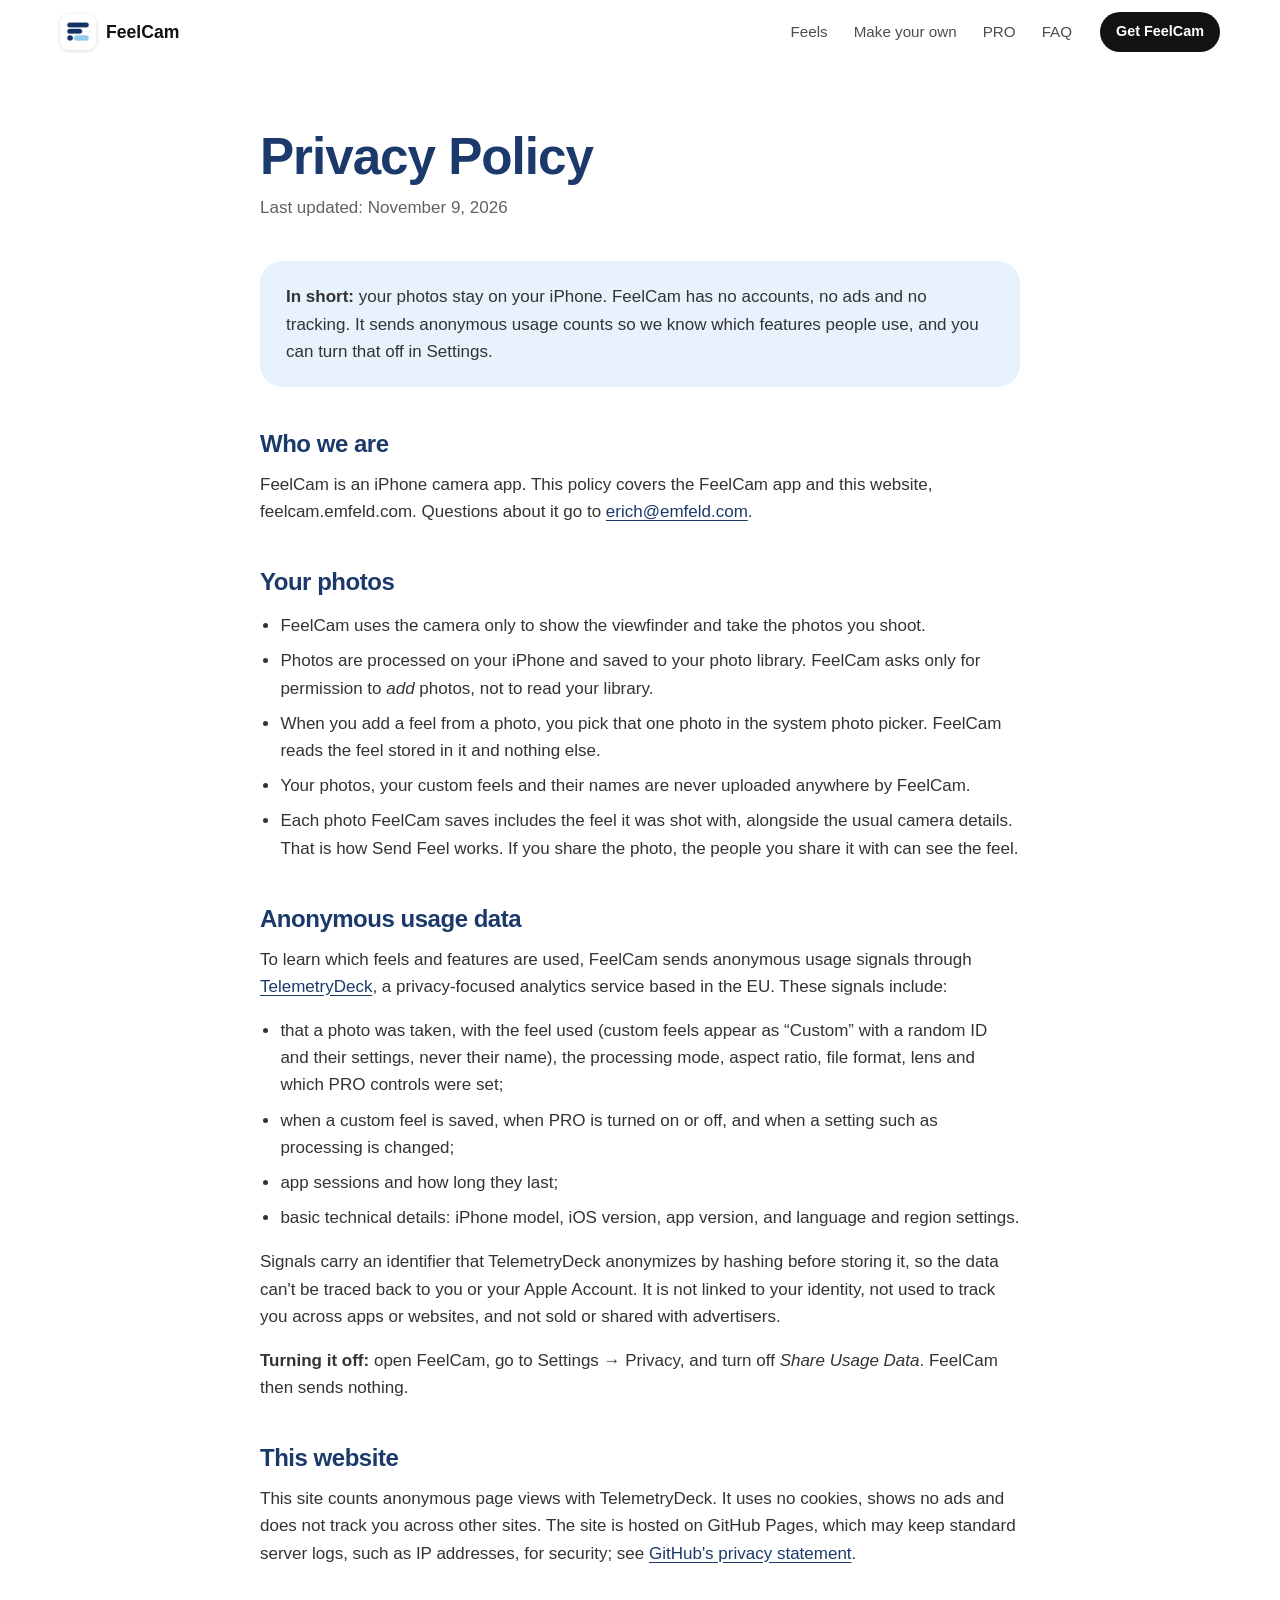
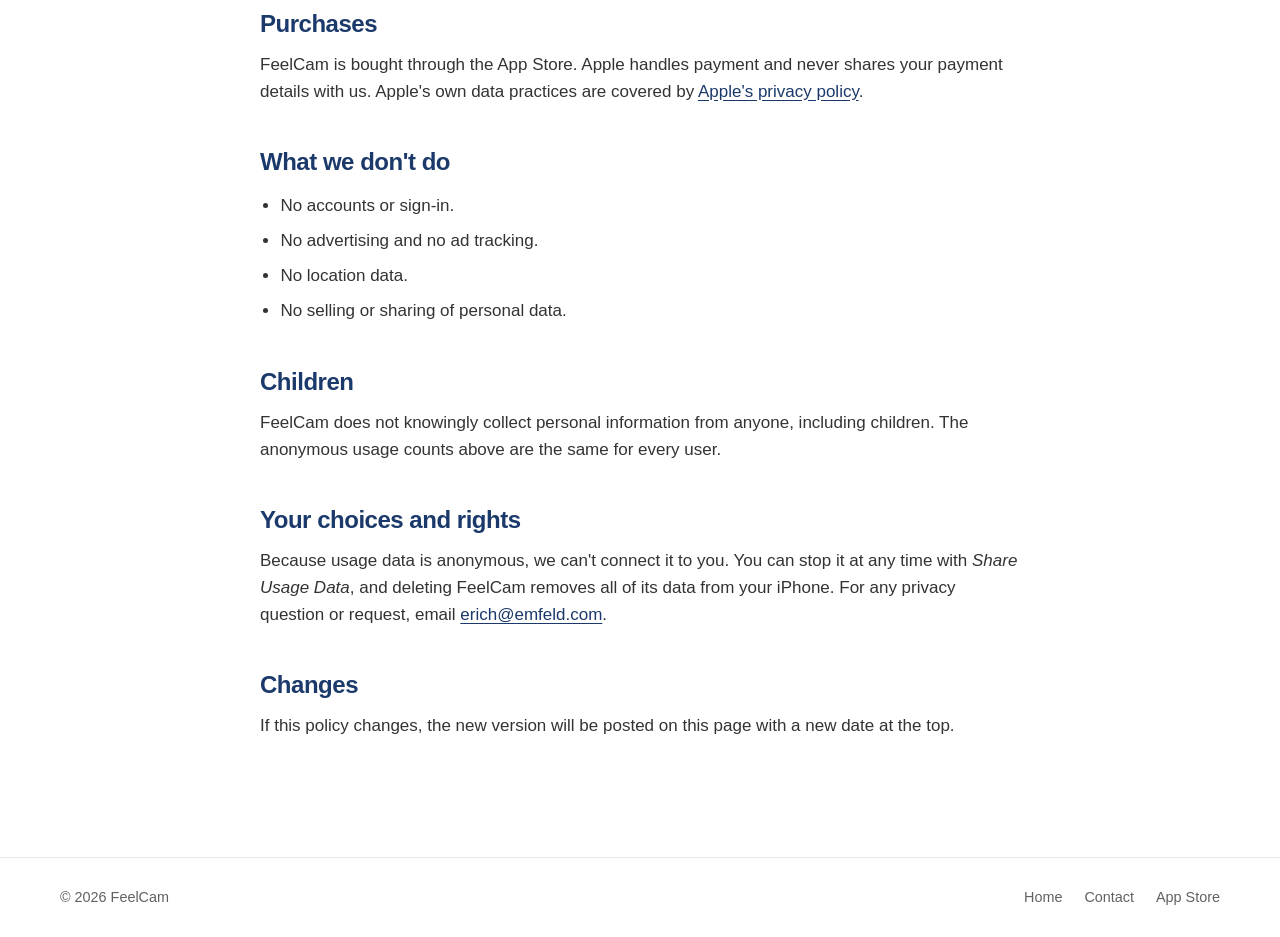
==== privacy/index.html @ 8d695a83 "FeelCam website: landing page and privacy policy Plain HTML, CSS and vanilla JS for GitHub Pages at " ====
<!DOCTYPE html>
<html lang="en">
<head>
  <meta charset="utf-8">
  <meta name="viewport" content="width=device-width, initial-scale=1, viewport-fit=cover">
  <title>Privacy Policy · FeelCam</title>
  <meta name="description" content="FeelCam's privacy policy: your photos never leave your iPhone. FeelCam only sends anonymous usage counts, which you can turn off.">
  <link rel="canonical" href="https://feelcam.emfeld.com/privacy/">
  <meta name="theme-color" content="#ffffff">
  <meta name="robots" content="index, follow">
  <meta property="og:type" content="article">
  <meta property="og:site_name" content="FeelCam">
  <meta property="og:title" content="FeelCam Privacy Policy">
  <meta property="og:description" content="Your photos never leave your iPhone. FeelCam only sends anonymous usage counts, which you can turn off.">
  <meta property="og:url" content="https://feelcam.emfeld.com/privacy/">
  <meta property="og:image" content="https://feelcam.emfeld.com/assets/img/og-image.jpg">
  <meta name="twitter:card" content="summary_large_image">
  <link rel="icon" href="/favicon-32.png" sizes="32x32" type="image/png">
  <link rel="apple-touch-icon" href="/apple-touch-icon.png">
  <link rel="manifest" href="/site.webmanifest">
  <link rel="stylesheet" href="/assets/css/style.css">
  <script src="/assets/js/main.js" defer></script>
  <script type="application/ld+json">
  {
    "@context": "https://schema.org",
    "@type": "WebPage",
    "name": "FeelCam Privacy Policy",
    "url": "https://feelcam.emfeld.com/privacy/",
    "dateModified": "2026-11-09",
    "isPartOf": { "@type": "WebSite", "name": "FeelCam", "url": "https://feelcam.emfeld.com/" },
    "breadcrumb": {
      "@type": "BreadcrumbList",
      "itemListElement": [
        { "@type": "ListItem", "position": 1, "name": "FeelCam", "item": "https://feelcam.emfeld.com/" },
        { "@type": "ListItem", "position": 2, "name": "Privacy Policy", "item": "https://feelcam.emfeld.com/privacy/" }
      ]
    }
  }
  </script>
</head>
<body>
  <a class="skip" href="#main">Skip to content</a>

  <header class="site-header">
    <nav class="nav wrap" aria-label="Main">
      <a class="brand" href="/" aria-label="FeelCam home">
        <img src="/assets/img/icon-192.png" width="36" height="36" alt="">
        <span>FeelCam</span>
      </a>
      <ul class="nav-links">
        <li><a href="/#feels">Feels</a></li>
        <li><a href="/#craft">Make your own</a></li>
        <li><a href="/#pro">PRO</a></li>
        <li><a href="/#faq">FAQ</a></li>
      </ul>
      <a class="btn btn-small" href="https://apps.apple.com/app/feelcam/idAPP_STORE_ID">Get FeelCam</a>
    </nav>
  </header>

  <main id="main" class="policy">
    <article class="wrap narrow">
      <h1>Privacy Policy</h1>
      <p class="updated">Last updated: <time datetime="2026-11-09">November 9, 2026</time></p>

      <div class="summary">
        <p><strong>In short:</strong> your photos stay on your iPhone. FeelCam has no accounts, no ads and no tracking. It sends anonymous usage counts so we know which features people use, and you can turn that off in Settings.</p>
      </div>

      <h2>Who we are</h2>
      <p>FeelCam is an iPhone camera app. This policy covers the FeelCam app and this website, feelcam.emfeld.com. Questions about it go to <a href="mailto:erich@emfeld.com">erich@emfeld.com</a>.</p>

      <h2>Your photos</h2>
      <ul>
        <li>FeelCam uses the camera only to show the viewfinder and take the photos you shoot.</li>
        <li>Photos are processed on your iPhone and saved to your photo library. FeelCam asks only for permission to <em>add</em> photos, not to read your library.</li>
        <li>When you add a feel from a photo, you pick that one photo in the system photo picker. FeelCam reads the feel stored in it and nothing else.</li>
        <li>Your photos, your custom feels and their names are never uploaded anywhere by FeelCam.</li>
        <li>Each photo FeelCam saves includes the feel it was shot with, alongside the usual camera details. That is how Send Feel works. If you share the photo, the people you share it with can see the feel.</li>
      </ul>

      <h2>Anonymous usage data</h2>
      <p>To learn which feels and features are used, FeelCam sends anonymous usage signals through <a href="https://telemetrydeck.com/privacy/" rel="noopener">TelemetryDeck</a>, a privacy-focused analytics service based in the EU. These signals include:</p>
      <ul>
        <li>that a photo was taken, with the feel used (custom feels appear as “Custom” with a random ID and their settings, never their name), the processing mode, aspect ratio, file format, lens and which PRO controls were set;</li>
        <li>when a custom feel is saved, when PRO is turned on or off, and when a setting such as processing is changed;</li>
        <li>app sessions and how long they last;</li>
        <li>basic technical details: iPhone model, iOS version, app version, and language and region settings.</li>
      </ul>
      <p>Signals carry an identifier that TelemetryDeck anonymizes by hashing before storing it, so the data can't be traced back to you or your Apple Account. It is not linked to your identity, not used to track you across apps or websites, and not sold or shared with advertisers.</p>
      <p><strong>Turning it off:</strong> open FeelCam, go to Settings → Privacy, and turn off <em>Share Usage Data</em>. FeelCam then sends nothing.</p>

      <h2>This website</h2>
      <p>This site counts anonymous page views with TelemetryDeck. It uses no cookies, shows no ads and does not track you across other sites. The site is hosted on GitHub Pages, which may keep standard server logs, such as IP addresses, for security; see <a href="https://docs.github.com/en/site-policy/privacy-policies/github-general-privacy-statement" rel="noopener">GitHub's privacy statement</a>.</p>

      <h2>Purchases</h2>
      <p>FeelCam is bought through the App Store. Apple handles payment and never shares your payment details with us. Apple's own data practices are covered by <a href="https://www.apple.com/legal/privacy/" rel="noopener">Apple's privacy policy</a>.</p>

      <h2>What we don't do</h2>
      <ul>
        <li>No accounts or sign-in.</li>
        <li>No advertising and no ad tracking.</li>
        <li>No location data.</li>
        <li>No selling or sharing of personal data.</li>
      </ul>

      <h2>Children</h2>
      <p>FeelCam does not knowingly collect personal information from anyone, including children. The anonymous usage counts above are the same for every user.</p>

      <h2>Your choices and rights</h2>
      <p>Because usage data is anonymous, we can't connect it to you. You can stop it at any time with <em>Share Usage Data</em>, and deleting FeelCam removes all of its data from your iPhone. For any privacy question or request, email <a href="mailto:erich@emfeld.com">erich@emfeld.com</a>.</p>

      <h2>Changes</h2>
      <p>If this policy changes, the new version will be posted on this page with a new date at the top.</p>
    </article>
  </main>

  <footer class="site-footer">
    <div class="wrap footer-inner">
      <p>© <span data-year>2026</span> FeelCam</p>
      <ul>
        <li><a href="/">Home</a></li>
        <li><a href="mailto:erich@emfeld.com">Contact</a></li>
        <li><a href="https://apps.apple.com/app/feelcam/idAPP_STORE_ID">App Store</a></li>
      </ul>
    </div>
  </footer>
</body>
</html>
---- assets/css/style.css ----
/* FeelCam website. Colors follow the App Store art: navy headlines, white to pale blue. */
:root {
  --navy: #1b3a6b;
  --ink: #121212;
  --muted: #616161;
  --line: #e3e8ef;
  --white: #ffffff;
  --sky: #e8f2fd;
  --mist: #f4f7fb;
  --yellow: #ffcc00;
  --radius: 22px;
  --shadow: 0 24px 60px -18px rgba(16, 32, 64, 0.35), 0 8px 20px -10px rgba(0, 0, 0, 0.25);
  --font: -apple-system, BlinkMacSystemFont, "SF Pro Text", "Inter", "Segoe UI", Roboto, "Helvetica Neue", Arial, sans-serif;
  --font-display: -apple-system, BlinkMacSystemFont, "SF Pro Display", "Inter", "Segoe UI", Roboto, "Helvetica Neue", Arial, sans-serif;
  --header-h: 64px;
}

*, *::before, *::after { box-sizing: border-box; }
html { scroll-behavior: smooth; scroll-padding-top: calc(var(--header-h) + 12px); -webkit-text-size-adjust: 100%; }
body {
  margin: 0;
  font-family: var(--font);
  font-size: 17px;
  line-height: 1.6;
  color: var(--ink);
  background: var(--white);
  -webkit-font-smoothing: antialiased;
  text-rendering: optimizeLegibility;
}
img { display: block; max-width: 100%; height: auto; }
a { color: var(--navy); text-underline-offset: 3px; }
h1, h2, h3 { font-family: var(--font-display); color: var(--navy); line-height: 1.08; margin: 0; letter-spacing: -0.02em; }
h1 { font-size: clamp(2.6rem, 6vw, 4.6rem); font-weight: 800; }
h2 { font-size: clamp(2rem, 4.4vw, 3.2rem); font-weight: 800; }
h3 { font-size: 1.05rem; font-weight: 700; letter-spacing: -0.01em; }
p { margin: 0 0 1em; }
figure { margin: 0; }
:focus-visible { outline: 3px solid var(--yellow); outline-offset: 3px; border-radius: 6px; }

.wrap { width: min(1160px, 100% - 48px); margin-inline: auto; }
.narrow { width: min(760px, 100% - 48px); }

.skip { position: absolute; left: -999px; top: 8px; background: var(--navy); color: #fff; padding: 8px 14px; border-radius: 8px; z-index: 100; }
.skip:focus { left: 12px; }

.eyebrow {
  font-size: 0.8rem;
  font-weight: 700;
  letter-spacing: 0.12em;
  text-transform: uppercase;
  color: var(--muted);
  margin-bottom: 14px;
}
.eyebrow::before {
  content: "";
  display: inline-block;
  width: 8px; height: 8px;
  margin-right: 10px;
  border-radius: 50%;
  background: var(--yellow);
  vertical-align: 1px;
}

/* Header */
.site-header {
  position: sticky; top: 0; z-index: 50;
  background: rgba(255, 255, 255, 0.82);
  -webkit-backdrop-filter: saturate(180%) blur(16px);
  backdrop-filter: saturate(180%) blur(16px);
  border-bottom: 1px solid transparent;
  transition: border-color 0.2s;
}
.site-header.scrolled { border-bottom-color: var(--line); }
.nav { height: var(--header-h); display: flex; align-items: center; gap: 28px; }
.brand { display: flex; align-items: center; gap: 10px; text-decoration: none; color: var(--ink); font-weight: 700; font-size: 1.1rem; }
.brand img { border-radius: 9px; box-shadow: 0 1px 4px rgba(0, 0, 0, 0.15); }
.nav-links { display: flex; gap: 26px; list-style: none; margin: 0 0 0 auto; padding: 0; }
.nav-links a { color: var(--ink); text-decoration: none; font-size: 0.95rem; opacity: 0.75; }
.nav-links a:hover { opacity: 1; }

/* Buttons */
.btn {
  display: inline-flex; align-items: center; justify-content: center;
  background: var(--ink); color: #fff; text-decoration: none; font-weight: 600;
  border-radius: 999px; padding: 12px 22px;
  transition: transform 0.15s, background 0.15s;
}
.btn:hover { background: var(--navy); transform: translateY(-1px); }
.btn-small { padding: 8px 16px; font-size: 0.9rem; }

.store-badge {
  display: inline-flex; align-items: center;
  background: #000; color: #fff; text-decoration: none;
  border-radius: 12px; padding: 10px 22px; min-height: 56px;
  transition: transform 0.15s, box-shadow 0.15s;
}
.store-badge:hover { transform: translateY(-2px); box-shadow: 0 10px 24px -10px rgba(0, 0, 0, 0.5); }
.store-badge span { display: flex; flex-direction: column; font-size: 1.45rem; font-weight: 600; line-height: 1.05; letter-spacing: -0.01em; }
.store-badge small { font-size: 0.72rem; font-weight: 500; letter-spacing: 0.02em; }

/* Hero */
.hero {
  background: linear-gradient(120deg, var(--white) 0%, var(--white) 35%, var(--sky) 100%);
  overflow: hidden;
  padding: 56px 0 72px;
}
.hero-grid { display: grid; grid-template-columns: minmax(0, 1fr) minmax(0, 1.05fr); align-items: center; gap: 40px; }
.hero h1 { white-space: nowrap; }
.lede { font-size: clamp(1.1rem, 1.6vw, 1.3rem); color: var(--muted); max-width: 30em; margin: 22px 0 32px; }
.cta { display: flex; flex-wrap: wrap; align-items: center; gap: 14px 22px; }
.price { margin: 0; color: var(--muted); font-size: 0.95rem; }

.hero-phones { position: relative; height: 620px; }
.hero-phones .phone { position: absolute; top: 50%; left: 50%; }
.phone-front { width: 280px; transform: translate(-50%, -50%); z-index: 2; }
.phone-back { width: 240px; z-index: 1; }
.phone-left { transform: translate(-112%, -46%); }
.phone-right { transform: translate(12%, -46%); }

/* Phone frame around the screenshots */
.phone {
  background: #000;
  padding: 9px;
  border-radius: 46px;
  box-shadow: var(--shadow);
}
.phone img { border-radius: 38px; width: 100%; }

.photo img { border-radius: var(--radius); box-shadow: var(--shadow); width: 100%; }
.photo-tall { max-width: 420px; justify-self: center; }

/* Feature rows */
.feature { padding: 110px 0; }
.feature-alt { background: linear-gradient(180deg, var(--mist), var(--white)); }
.feature-grid { display: grid; grid-template-columns: 1fr 1fr; align-items: center; gap: 72px; }
.feature-grid > .phone { width: 300px; justify-self: center; }
.feature-grid-flip > figure { order: 2; }
.feature-copy { max-width: 520px; }
.feature-copy h2 { margin-bottom: 20px; }
.feature-copy > p { color: var(--muted); font-size: 1.1rem; }
.feature-copy strong { color: var(--ink); }
.note { font-size: 0.95rem !important; border-left: 3px solid var(--yellow); padding-left: 14px; }

.ticks { list-style: none; padding: 0; margin: 26px 0 0; display: grid; gap: 12px; }
.ticks li { position: relative; padding-left: 32px; }
.ticks li::before {
  content: ""; position: absolute; left: 0; top: 0.3em;
  width: 20px; height: 20px; border-radius: 50%;
  background: var(--sky) url("data:image/svg+xml,%3Csvg xmlns='http://www.w3.org/2000/svg' viewBox='0 0 20 20'%3E%3Cpath d='M5.5 10.5l3 3 6-7' fill='none' stroke='%231b3a6b' stroke-width='2.2' stroke-linecap='round' stroke-linejoin='round'/%3E%3C/svg%3E") center / 100% no-repeat;
}

.chips { list-style: none; padding: 0; margin: 26px 0 0; display: flex; flex-wrap: wrap; gap: 8px; }
.chips li { font-size: 0.88rem; padding: 6px 13px; border-radius: 999px; background: var(--white); border: 1px solid var(--line); }

/* Feels */
.feels { padding: 110px 0; background: linear-gradient(180deg, var(--white), var(--sky)); }
.section-head { text-align: center; max-width: 640px; margin: 0 auto 56px; }
.section-head h2 { margin-bottom: 16px; }
.section-head p { color: var(--muted); font-size: 1.1rem; }
.feels-layout { display: grid; grid-template-columns: 280px 1fr; gap: 56px; align-items: start; }
.feels-layout > .phone { position: sticky; top: calc(var(--header-h) + 24px); }
.feel-grid { list-style: none; margin: 0; padding: 0; display: grid; grid-template-columns: repeat(4, 1fr); gap: 14px; }
.feel-grid li {
  background: var(--white);
  border: 1px solid var(--line);
  border-radius: 18px;
  padding: 16px 18px 18px;
  transition: transform 0.2s, box-shadow 0.2s;
}
.feel-grid li:hover { transform: translateY(-3px); box-shadow: 0 14px 30px -18px rgba(16, 32, 64, 0.45); }
.feel-grid li::before {
  content: ""; display: block; height: 54px; margin-bottom: 14px; border-radius: 11px;
  background: linear-gradient(135deg, var(--a), var(--b));
}
.feel-grid h3 { margin-bottom: 4px; }
.feel-grid p { margin: 0; font-size: 0.92rem; color: var(--muted); line-height: 1.45; }

/* FAQ */
.faq { padding: 110px 0; }
.faq details { border-bottom: 1px solid var(--line); }
.faq summary {
  cursor: pointer; list-style: none;
  padding: 22px 40px 22px 0; position: relative;
  font-weight: 650; font-size: 1.1rem; color: var(--ink);
}
.faq summary::-webkit-details-marker { display: none; }
.faq summary::after {
  content: "+"; position: absolute; right: 4px; top: 50%; transform: translateY(-50%);
  font-size: 1.6rem; font-weight: 400; color: var(--navy); transition: transform 0.2s;
}
.faq details[open] summary::after { transform: translateY(-50%) rotate(45deg); }
.faq details p { color: var(--muted); padding-right: 40px; }

/* Closing */
.closing { padding: 110px 0 120px; background: linear-gradient(120deg, var(--white), var(--sky)); text-align: center; }
.closing-inner { display: flex; flex-direction: column; align-items: center; }
.closing img { border-radius: 22px; box-shadow: var(--shadow); margin-bottom: 28px; }
.closing p { color: var(--muted); font-size: 1.15rem; margin: 14px 0 30px; }

/* Footer */
.site-footer { border-top: 1px solid var(--line); padding: 28px 0 calc(28px + env(safe-area-inset-bottom)); font-size: 0.9rem; color: var(--muted); }
.footer-inner { display: flex; flex-wrap: wrap; justify-content: space-between; align-items: center; gap: 12px; }
.footer-inner p { margin: 0; }
.footer-inner ul { list-style: none; display: flex; gap: 22px; margin: 0; padding: 0; }
.footer-inner a { color: var(--muted); text-decoration: none; }
.footer-inner a:hover { color: var(--navy); }

/* Policy pages */
.policy { padding: 64px 0 100px; }
.policy h1 { font-size: clamp(2.2rem, 5vw, 3.2rem); margin-bottom: 10px; }
.policy .updated { color: var(--muted); margin-bottom: 40px; }
.policy h2 { font-size: 1.5rem; margin: 44px 0 14px; }
.policy p, .policy li { color: #333; }
.policy ul { padding-left: 1.2em; }
.policy li { margin-bottom: 8px; }
.policy .summary { background: var(--sky); border-radius: var(--radius); padding: 22px 26px; }
.policy .summary p:last-child { margin-bottom: 0; }

/* Reveal on scroll (only when JS runs; content stays visible without it) */
.js .reveal { opacity: 0; transform: translateY(24px); transition: opacity 0.7s ease, transform 0.7s ease; }
.js .reveal.in { opacity: 1; transform: none; }

/* Tablet */
@media (max-width: 1100px) {
  .feel-grid { grid-template-columns: repeat(2, 1fr); }
}

@media (max-width: 900px) {
  .nav-links { display: none; }
  .nav .btn-small { margin-left: auto; }
  .hero { padding: 36px 0 48px; }
  .hero-grid { grid-template-columns: 1fr; gap: 28px; text-align: center; }
  .hero-copy { display: flex; flex-direction: column; align-items: center; }
  .lede { margin-inline: auto; }
  .cta { justify-content: center; flex-direction: column; }
  .hero-phones { height: 112vw; max-height: 600px; }
  .phone-front { width: 46vw; max-width: 270px; }
  .phone-back { width: 38vw; max-width: 225px; }
  .phone { border-radius: clamp(26px, 6vw, 46px); padding: clamp(5px, 1.2vw, 9px); }
  .phone img { border-radius: clamp(21px, 5vw, 38px); }

  .feature, .feels, .faq, .closing { padding: 72px 0; }
  .feature-grid { grid-template-columns: 1fr; gap: 40px; }
  .feature-grid-flip > figure { order: 0; }
  .feature-grid > .phone { width: min(300px, 70vw); }
  .feature-copy { max-width: none; }
  .feels-layout { grid-template-columns: 1fr; }
  .feel-grid { grid-template-columns: repeat(2, 1fr); }
  .feels-layout > .phone { position: static; width: min(280px, 70vw); justify-self: center; }
}

/* Phone */
@media (max-width: 520px) {
  body { font-size: 16px; }
  .wrap, .narrow { width: calc(100% - 36px); }
  .brand span { font-size: 1rem; }
  .feel-grid { grid-template-columns: 1fr 1fr; gap: 10px; }
  .feel-grid li { padding: 12px 13px 14px; border-radius: 15px; }
  .feel-grid li::before { height: 40px; margin-bottom: 10px; }
  .feel-grid p { font-size: 0.85rem; }
  .footer-inner { flex-direction: column-reverse; text-align: center; }
}

@media (prefers-reduced-motion: reduce) {
  html { scroll-behavior: auto; }
  .js .reveal { opacity: 1; transform: none; transition: none; }
  .store-badge, .btn, .feel-grid li { transition: none; }
}
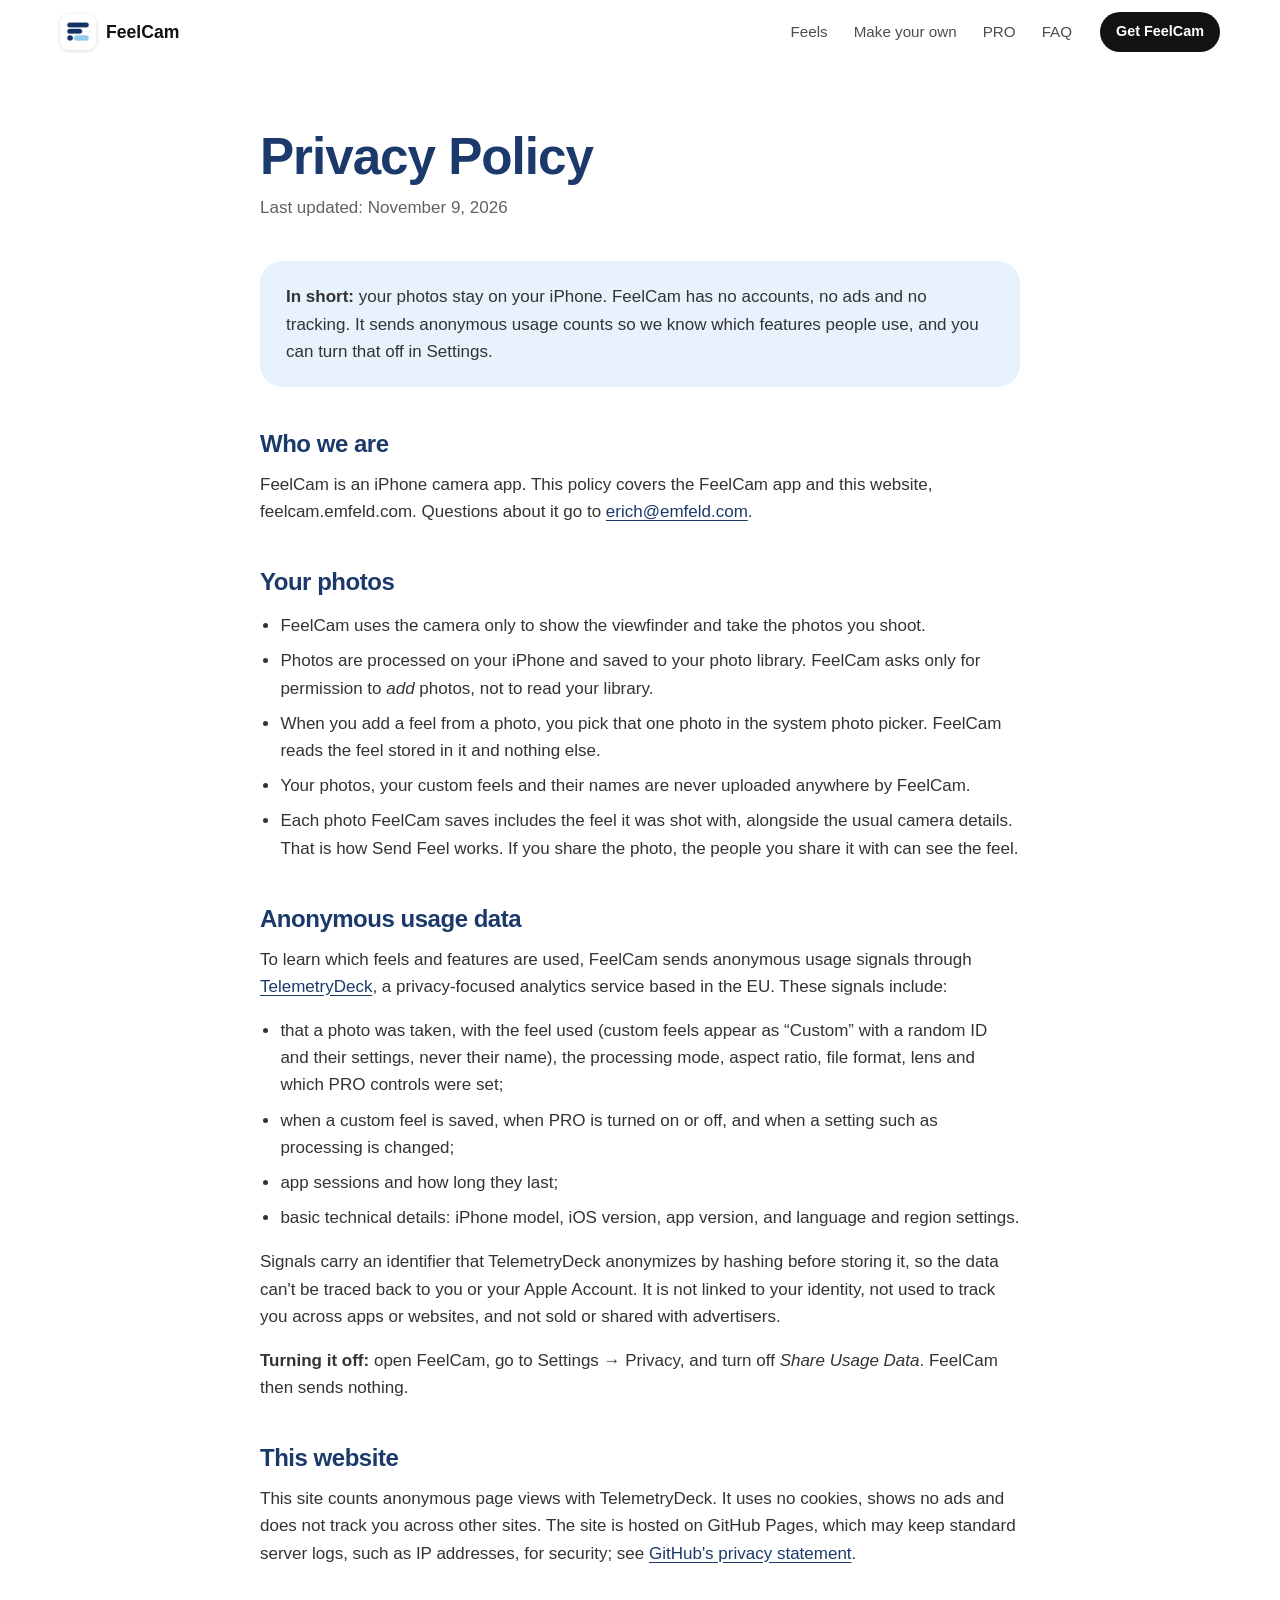
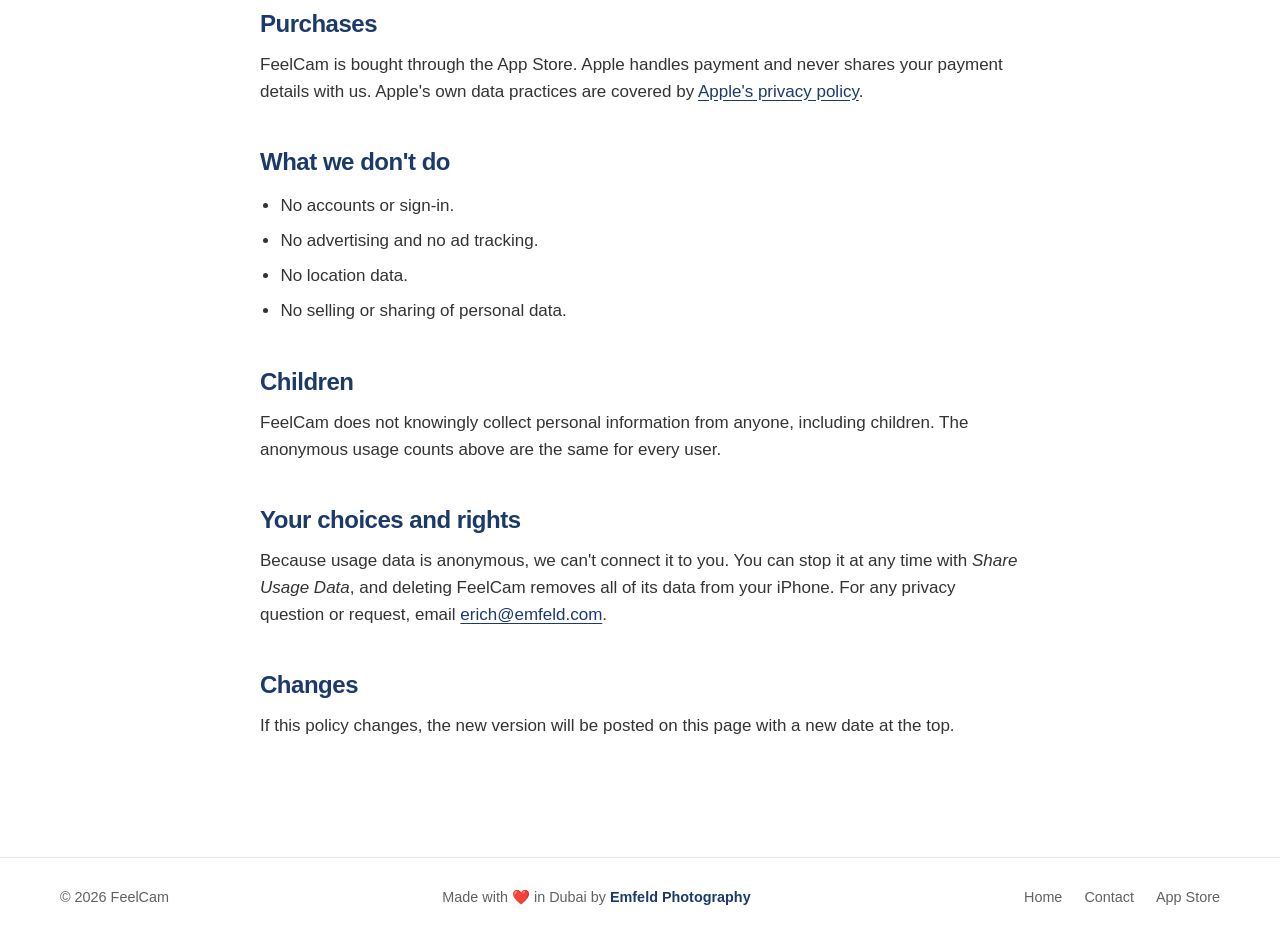
==== commit 4cbae104: "Footer: Made with love in Dubai by Emfeld Photography Co-Authored-By: Claude Opus 5.5 <noreply@anthr" ====
--- a/privacy/index.html
+++ b/privacy/index.html
@@ -117,6 +117,7 @@
   <footer class="site-footer">
     <div class="wrap footer-inner">
       <p>© <span data-year>2026</span> FeelCam</p>
+      <p class="made">Made with <span aria-label="love">❤️</span> in Dubai by <a href="https://www.instagram.com/emfeldphotography/" rel="noopener">Emfeld Photography</a></p>
       <ul>
         <li><a href="/">Home</a></li>
         <li><a href="mailto:erich@emfeld.com">Contact</a></li>
--- a/assets/css/style.css
+++ b/assets/css/style.css
@@ -204,6 +204,7 @@
 .footer-inner ul { list-style: none; display: flex; gap: 22px; margin: 0; padding: 0; }
 .footer-inner a { color: var(--muted); text-decoration: none; }
 .footer-inner a:hover { color: var(--navy); }
+.footer-inner .made a { color: var(--navy); font-weight: 600; }
 
 /* Policy pages */
 .policy { padding: 64px 0 100px; }
